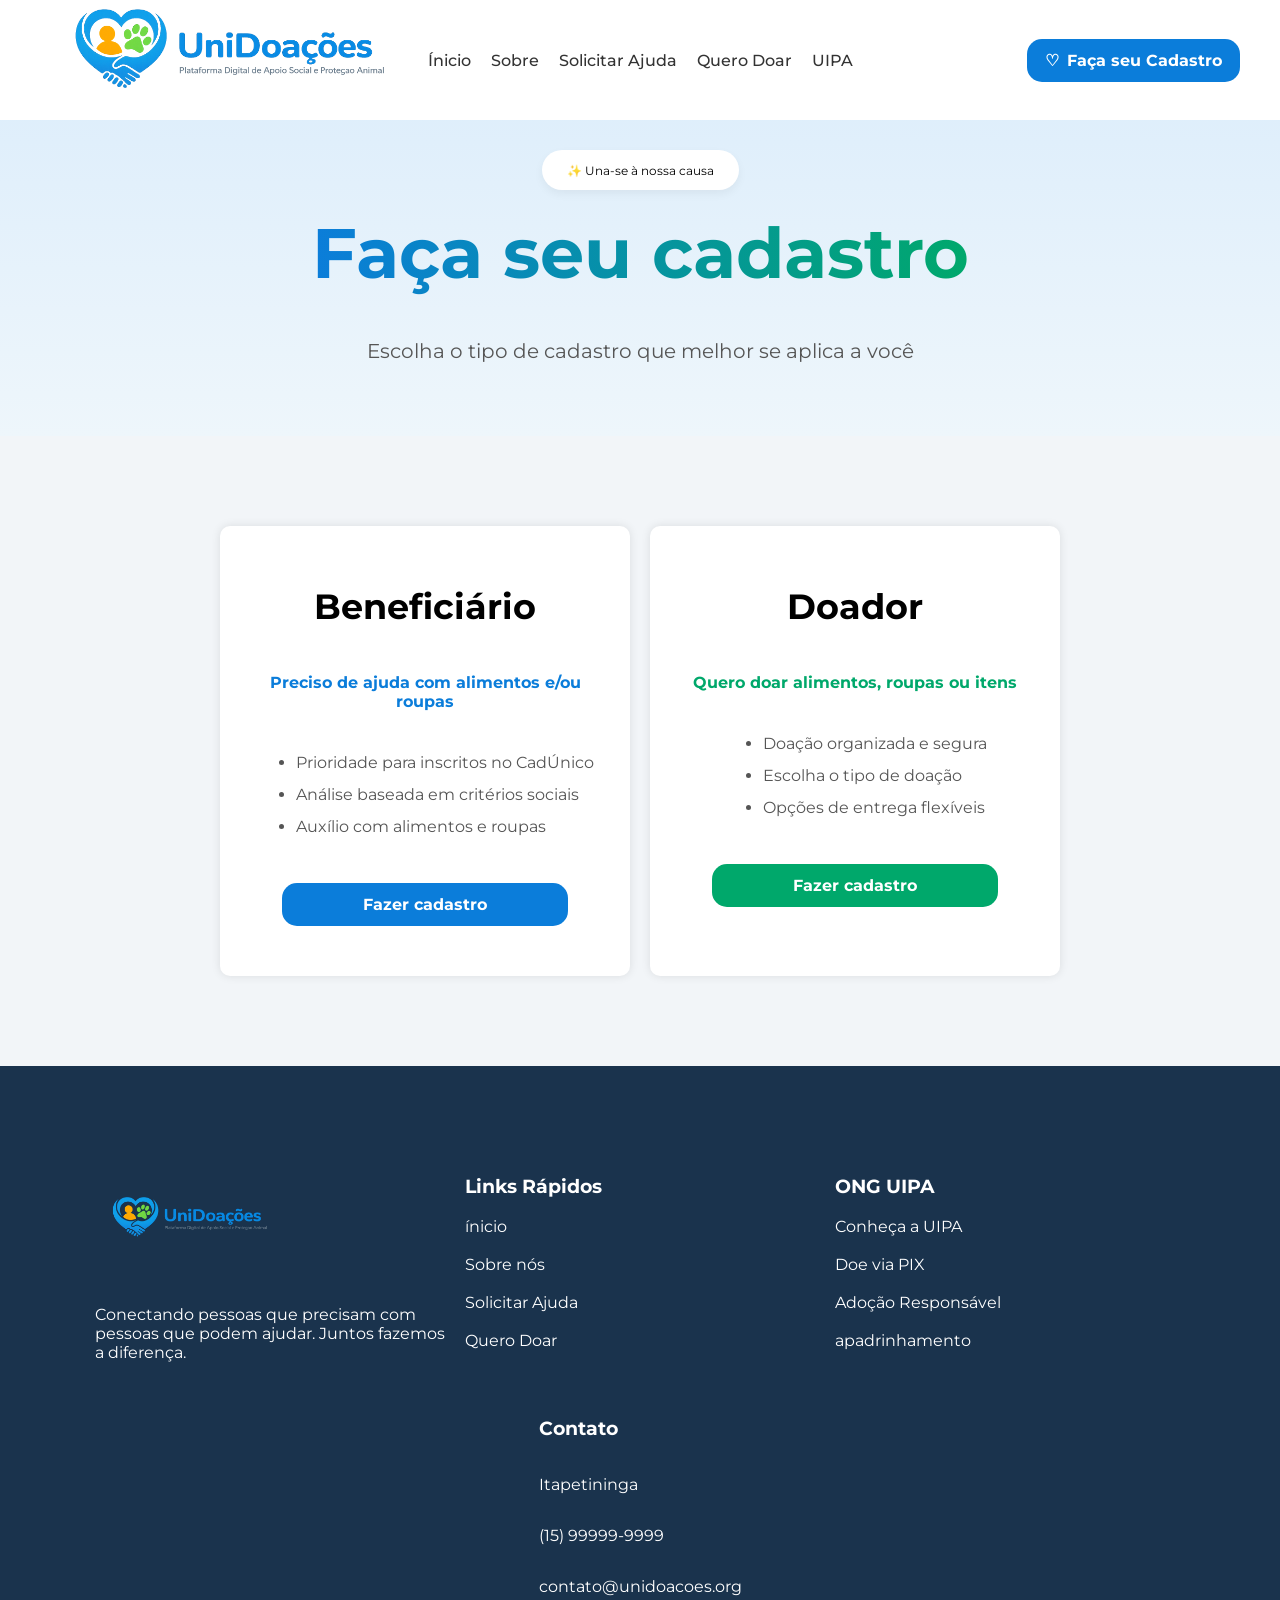
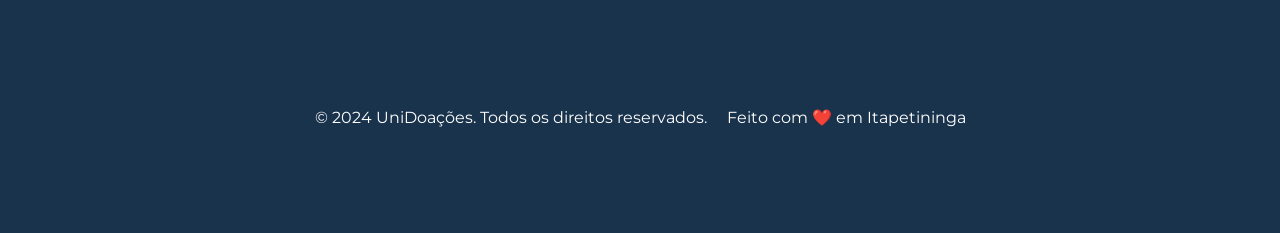
==== Site UniDoacoes/pages/Cadastro.html @ 2fe5c2d2 "v1.0.0 Inclusão dos arquivos no repositório remoto. Projeto já finalizado" ====
<!DOCTYPE html>
<html lang="pt-br">

<head>
    <link rel="stylesheet" href="../assets/css/styles.css">
    <link href="https://fonts.googleapis.com/css2?family=Montserrat:wght@400;700;800&display=swap" rel="stylesheet">
    <meta charset="UTF-8">
    <meta name="viewport" content="width=device-width, initial-scale=1.0">
    <title>Cadastro - UniDoações</title>
</head>

<body>
    <header class="cabecalho">
        <div class="logo-container">
            <img src="../assets/img/Logo UniDoações.png" alt="Logo UniDoações" width="400px">
        </div>
        <nav class="nav-links">
            <a href="../index.html">Ínicio</a>
            <a href="sobre.html">Sobre</a>
            <a href="solicitarAjuda.html">Solicitar Ajuda</a>
            <a href="queroDoar.html">Quero Doar</a>
            <a href="UIPA.html">UIPA</a>
        </nav>
        <div class="nav-cadastro">
            <a href="">
                <span>♡</span> Faça seu Cadastro
            </a>
        </div>
    </header>

    <main>
        <section class="corFundo-sec1">
            <div class="balao">
                <p>✨ Una-se à nossa causa</p>
            </div>
            <h1 class="titulo-principal">
                <span class="texto-gradiente-titulo">Faça seu cadastro</span>
            </h1>
            <p class="texto-principal">Escolha o tipo de cadastro que melhor se aplica a você</p>
        </section>

        <section class="corFundo-sec2">
            <div class="container-cards">
                
                <article class="card-cor">
                    <h2 id="tamanho-texto">Beneficiário</h2>
                    <p style="font-weight: 700; color: #0b7dda;">Preciso de ajuda com alimentos e/ou roupas</p>
                    <ul style="text-align: left; color: #555; line-height: 2; margin: 20px 0;">
                        <li>Prioridade para inscritos no CadÚnico</li>
                        <li>Análise baseada em critérios sociais</li>
                        <li>Auxílio com alimentos e roupas</li>
                    </ul>
                    <div id="nav-cadastro-meio">
                        <a href="solicitarAjuda.html">Fazer cadastro</a>
                    </div>
                </article>

                <article class="card-cor">
                    <h2 id="tamanho-texto">Doador</h2>
                    <p style="font-weight: 700; color: #00a86b;">Quero doar alimentos, roupas ou itens</p>
                    <ul style="text-align: left; color: #555; line-height: 2; margin: 20px 0;">
                        <li>Doação organizada e segura</li>
                        <li>Escolha o tipo de doação</li>
                        <li>Opções de entrega flexíveis</li>
                    </ul>
                    <div id="nav-cadastro-meio">
                        <a href="queroDoar.html" style="background-color: #00a86b;">Fazer cadastro</a>
                    </div>
                </article>

            </div>
        </section>
    </main>

    <footer class="rodape">
        <section class="container-cards">
            <article class="card-rodape">
                <img src="../assets/img/Logo UniDoações.png" alt="Logo UniDoações" width="200px">
                <p>Conectando pessoas que precisam com <br>pessoas que podem ajudar. Juntos fazemos <br>a diferença.</p>
            </article>
            <article class="card-rodape">
                <h3>Links Rápidos</h3>
                <a href="../index.html">ínicio</a><br>
                <a href="sobre.html">Sobre nós</a><br>
                <a href="solicitarAjuda.html">Solicitar Ajuda</a><br>
                <a href="queroDoar.html">Quero Doar</a><br>
            </article>
            <article class="card-rodape">
                <h3>ONG UIPA</h3>
                <a href="UIPA.html">Conheça a UIPA</a><br>
                <a href="UIPA.html">Doe via PIX</a><br>
                <a href="UIPA.html">Adoção Responsável</a><br>
                <a href="UIPA.html">apadrinhamento</a><br>
            </article>
            <article class="card-rodape">
                <h3>Contato</h3>
                <p>Itapetininga</p>
                <p>(15) 99999-9999</p>
                <p>contato@unidoacoes.org</p>
            </article>
        </section>
        <section class="container-cards">
            <article class="card-rodape">
                <p>© 2024 UniDoações. Todos os direitos reservados.</p>
            </article>
            <article class="card-rodape">
                <p>Feito com ❤️ em Itapetininga</p>
            </article>
        </section>
    </footer>
</body>

</html>
---- Site UniDoacoes/assets/css/styles.css ----
/* ==========================================================================
   ESTILOS BASE - INDEX
   ========================================================================== */
body {
    font-family: 'Montserrat', sans-serif;
    padding-top: 100px;
    margin: 0;
    background-color: #f4f7f9;
}

.cabecalho {
    background-color: white;
    position: fixed;
    top: 0;
    width: 100%;
    z-index: 1000;
    display: flex;
    align-items: center;
    box-sizing: border-box;
    padding: 0 40px;
    height: 120px;
}

.logo-container,
.nav-cadastro {
    width: 250px;
    display: flex;
    align-items: center;
}

.nav-cadastro {
    justify-content: flex-end;
}

#nav-cadastro-meio a {
    width: 250px;
    margin: 20px auto;
    color: white;
    display: flex;
    align-items: center;
    justify-content: center;
    gap: 8px;
    background-color: #0b7dda;
    padding: 12px 18px;
    border-radius: 15px;
    font-family: 'Montserrat', sans-serif;
    font-weight: 700;
    text-decoration: none;
    transition: 0.3s;
}

.nav-cadastro a {
    color: white;
    display: flex;
    align-items: center;
    gap: 8px;
    background-color: #0b7dda;
    padding: 12px 18px;
    border-radius: 15px;
    font-family: 'Montserrat', sans-serif;
    font-weight: 700;
    text-decoration: none;
    transition: 0.3s;
}

.nav-cadastro a:hover {
    background-color: #2b90e2;
    color: #fff;
    transform: scale(1.05);
}

.nav-links {
    flex: 1;
    display: flex;
    justify-content: center;
    gap: 20px;
}

.nav-links a {
    text-decoration: none;
    color: #333;
    font-family: 'Montserrat', sans-serif;
    font-weight: 500;
}

/* SEÇÕES */
.corFundo-sec1 {
    background: linear-gradient(to bottom, #deeefb, #eef6fb);
    padding-top: 50px;
    padding-bottom: 50px;
    display: flex;
    flex-direction: column;
    align-items: center;
    text-align: center;
}

.corFundo-sec2 {
    background-color: #f2f5f8;
    padding-top: 50px;
    padding-bottom: 50px;
    display: flex;
    flex-direction: column;
    align-items: center;
    text-align: center;
}

.corFundo-sec3 {
    background: linear-gradient(to right, #1e87de, #34b376);
    padding-top: 50px;
    padding-bottom: 50px;
    display: flex;
    flex-direction: column;
    align-items: center;
    text-align: center;
}

/* ELEMENTOS VISUAIS */
.balao {
    font-size: 12px;
    display: flex;
    justify-content: center;
    align-items: center;
    height: 40px;
    width: fit-content;
    padding: 0 25px;
    background-color: white;
    border-radius: 50px;
    margin: 0 auto;
    box-shadow: 0 4px 10px rgba(0, 0, 0, 0.05);
}

.balao-transparente p {
    color: white;
    background-color: rgba(255, 255, 255, 0.2); 
    font-size: 12px;
    display: flex;
    justify-content: center;
    align-items: center;
    height: 40px;
    width: fit-content;
    padding: 0 25px;
    border-radius: 50px;
    margin: 0 auto;
    box-shadow: 0 4px 10px rgba(0, 0, 0, 0.05);
}

.titulo-principal {
    font-size: 70px;
    color: #0b7dda;
    font-weight: 700;
    margin: 20px 0;
}

.texto-gradiente-titulo {
    background: linear-gradient(to right, #0b7dda, #00a86b);
    -webkit-background-clip: text;
    background-clip: text;
    -webkit-text-fill-color: transparent;
}

.texto-principal {
    font-size: 20px;
    color: #555555;
    margin: 20px 0;
    line-height: 1.5;
}

.botoes-principais {
    margin-top: 30px;
    display: flex;
    gap: 20px;
}

.botao-transparente a {
    color: #0b7dda;
    display: flex;
    align-items: center;
    gap: 8px;
    border: 2px solid #0b7dda;
    padding: 12px 18px;
    border-radius: 15px;
    font-family: 'Montserrat', sans-serif;
    font-weight: 700;
    text-decoration: none;
    transition: 0.3s;
}

.botao-transparente a:hover {
    background-color: #0b7dda;
    color: #fff;
    transform: scale(1.05);
}

.container-cards {
    display: flex;
    gap: 20px;
    justify-content: center;
    padding: 40px;
    flex-wrap: wrap;
}

.card {
    text-align: center;
    padding: 30px;
    display: flex;
    flex-direction: column;
    align-items: center;
    max-width: 350px;
}

.card-cor {
    width: 350px;
    background-color: white;
    text-align: center;
    padding: 30px;
    display: flex;
    flex-direction: column;
    align-items: center;
    border-radius: 10px;
    box-shadow: 0 0 10px rgba(0, 0, 0, 0.1);
}

#tamanho-texto {
    font-size: 35px;
}

#tamanho-texto-sec3 {
    font-size: 50px;
    color: white;
}

#texto-sec3 {
    padding: 5px;
    font-size: 15px;
    color: white;
    margin: 20px 0;
    line-height: 1.5;
}

/* RODAPÉ */
.rodape {
    background-color: #1a334d;
    padding-top: 50px;
    padding-bottom: 50px;
    display: flex;
    flex-direction: column;
    align-items: center;
    text-align: center;
}

.card-rodape {
    display: flex;
    flex-direction: column;
    align-items: flex-start;
}

.card-rodape a {
    width: 350px;
    text-decoration: none;
    color: white;
    display: flex;
    flex-direction: column;
    text-align: left;
}

.rodape h3, 
.rodape p, 
.rodape a {
    text-align: left;
    color: white;
}

/* ==========================================================================
   ESTILOS PARA FORMULÁRIOS (AUXÍLIO E DOADOR)
   ========================================================================== */
.formulario-container {
    background-color: white;
    padding: 40px;
    border-radius: 20px;
    box-shadow: 0 4px 15px rgba(0,0,0,0.1);
    width: 100%;
    max-width: 700px;
    text-align: left;
    box-sizing: border-box;
}

.form-group {
    margin-bottom: 20px;
    display: flex;
    flex-direction: column;
}

.form-group label {
    font-weight: 700;
    margin-bottom: 8px;
    color: #333;
    font-size: 14px;
}

.form-group input[type="text"],
.form-group input[type="date"],
.form-group input[type="email"],
.form-group input[type="number"] {
    padding: 12px;
    border: 1px solid #ccc;
    border-radius: 8px;
    font-family: 'Montserrat', sans-serif;
    font-size: 14px;
    width: 100%;
    box-sizing: border-box;
}

.form-row {
    display: flex;
    gap: 20px;
}

.form-row .form-group {
    flex: 1;
}

.checkbox-group {
    flex-direction: row;
    align-items: center;
    gap: 10px;
}

.checkbox-group label {
    margin-bottom: 0;
    font-weight: 500;
}

/* BOTÕES DE CATEGORIA UIPA */
.botao-categoria {
    background: white;
    border: none;
    border-radius: 15px;
    padding: 20px;
    width: 150px;
    cursor: pointer;
    box-shadow: 0 4px 10px rgba(0,0,0,0.05);
    transition: 0.3s;
    display: flex;
    flex-direction: column;
    align-items: center;
    font-family: 'Montserrat', sans-serif;
}

.botao-categoria:hover {
    transform: translateY(-5px);
    box-shadow: 0 6px 15px rgba(11, 125, 218, 0.2);
}

.icone-categoria {
    font-size: 24px;
    margin-bottom: 10px;
    color: #0b7dda;
}

.botao-categoria p {
    font-weight: 700;
    margin: 0;
    color: #333;
}

/* BOX PIX */
.pix-box {
    background: #f8f9fa;
    padding: 20px;
    border-radius: 10px;
    margin-bottom: 25px;
    border: 1px dashed #0b7dda;
}

.copy-wrapper {
    display: flex;
    justify-content: space-between;
    align-items: center;
    margin-top: 10px;
}

.btn-copiar {
    background: #0b7dda;
    color: white;
    border: none;
    padding: 5px 15px;
    border-radius: 5px;
    cursor: pointer;
}

.form-desc {
    margin-bottom: 25px;
    color: #666;
}
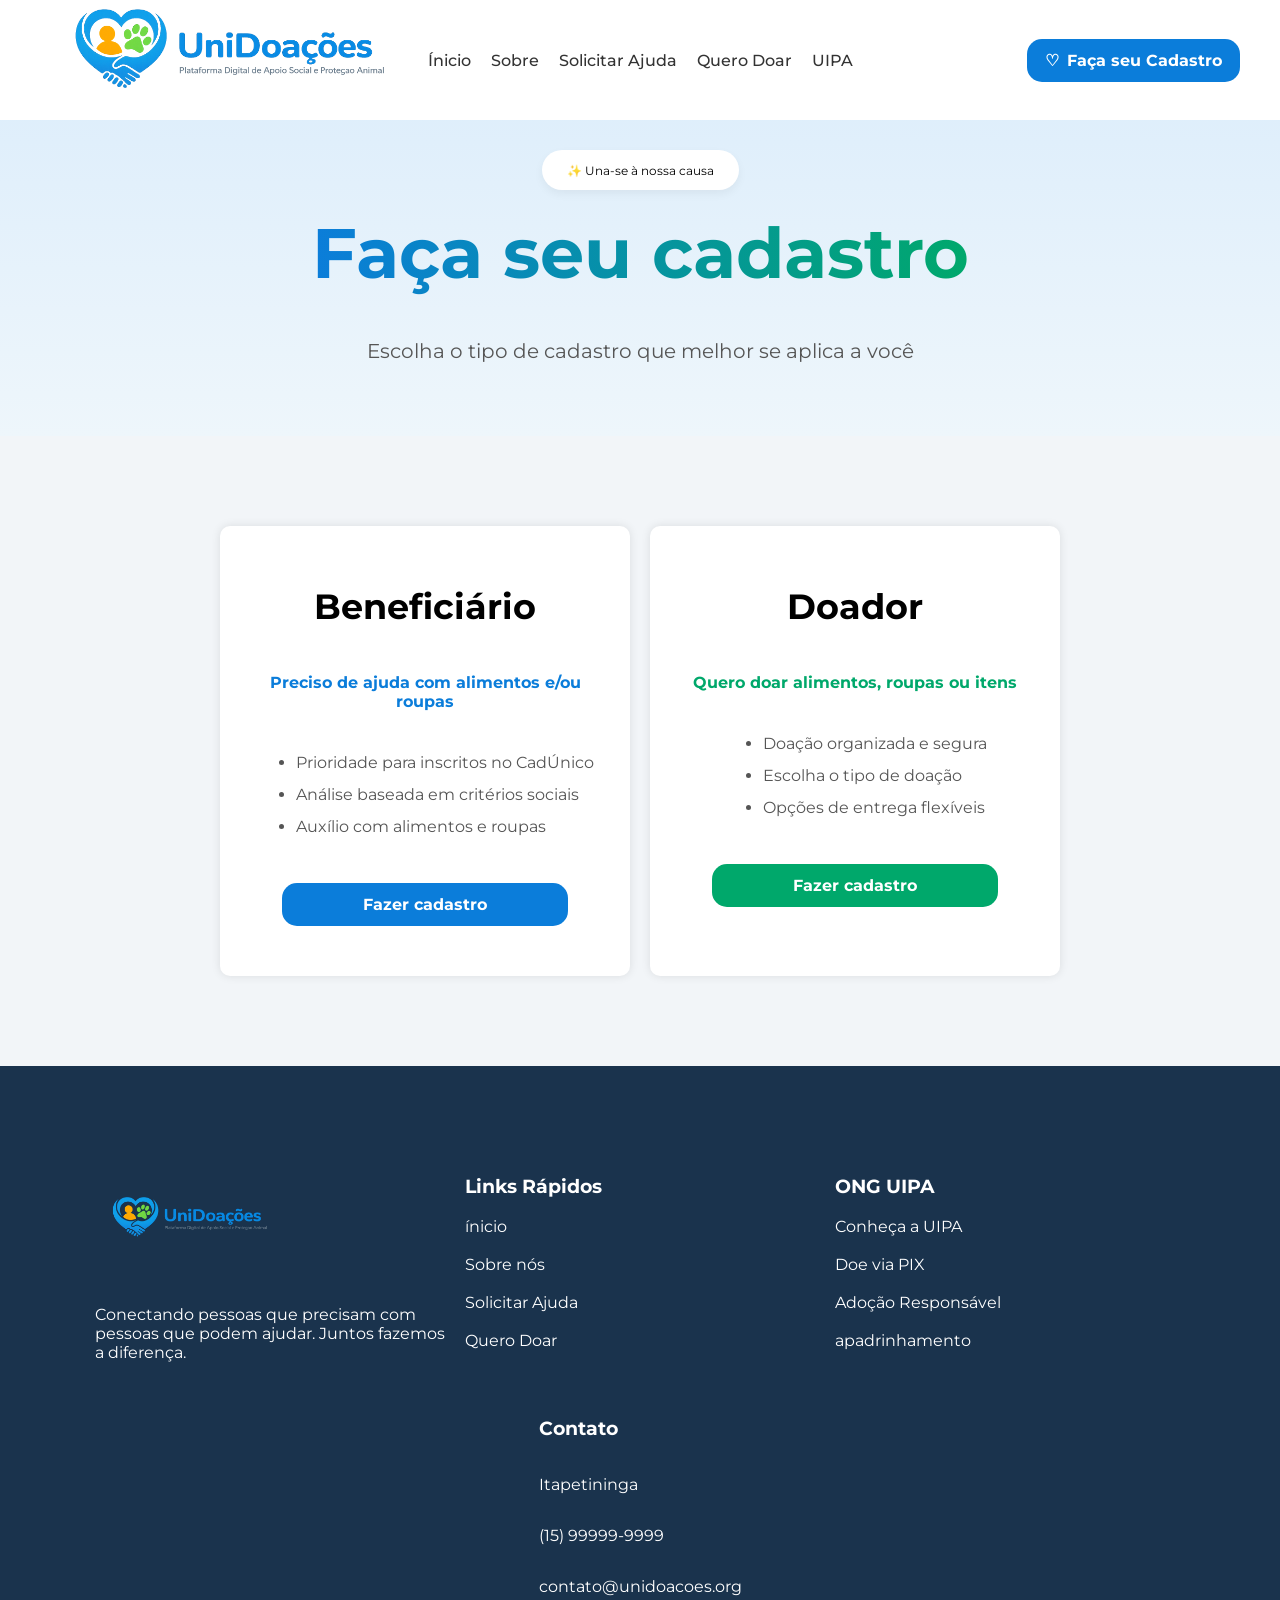
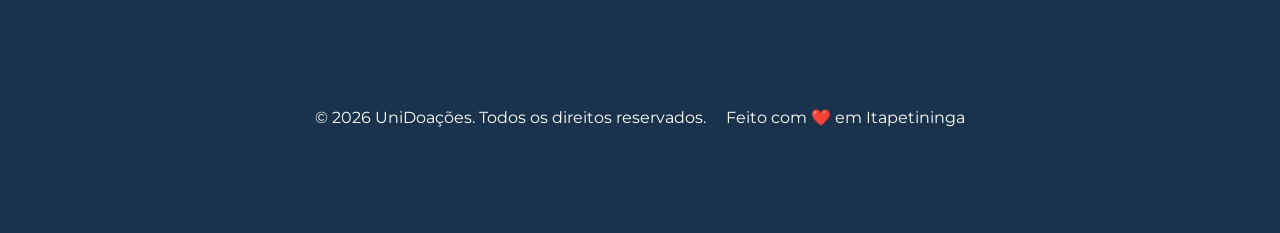
==== commit a84eab14: "v1.0.2 Corrigindo texto do footer." ====
--- a/Site UniDoacoes/pages/Cadastro.html
+++ b/Site UniDoacoes/pages/Cadastro.html
@@ -101,7 +101,7 @@
         </section>
         <section class="container-cards">
             <article class="card-rodape">
-                <p>© 2024 UniDoações. Todos os direitos reservados.</p>
+                <p>© 2026 UniDoações. Todos os direitos reservados.</p>
             </article>
             <article class="card-rodape">
                 <p>Feito com ❤️ em Itapetininga</p>
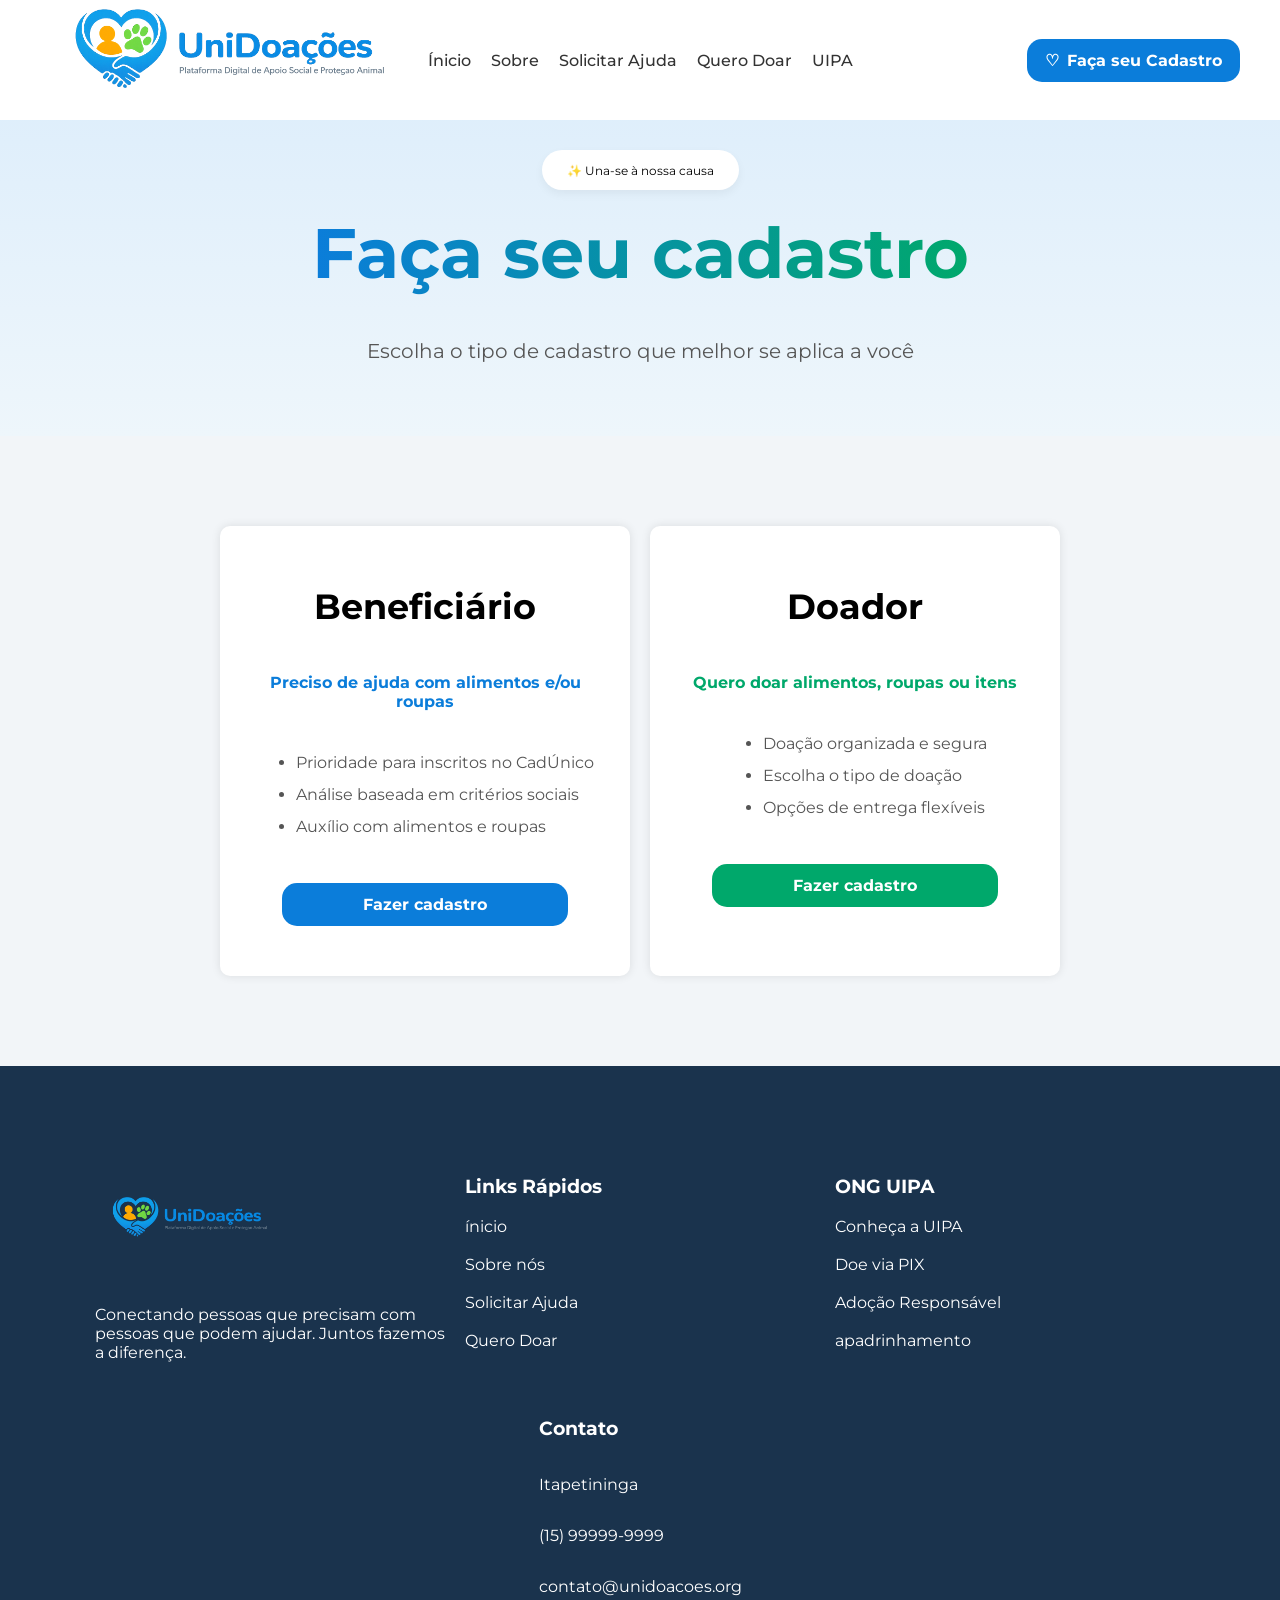
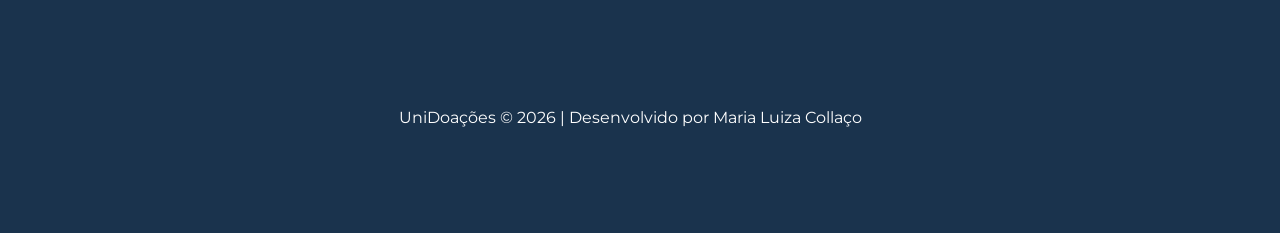
==== commit 45008d16: "atualização do rodapé  atualização do rodapé" ====
--- a/Site UniDoacoes/pages/Cadastro.html
+++ b/Site UniDoacoes/pages/Cadastro.html
@@ -101,13 +101,13 @@
         </section>
         <section class="container-cards">
             <article class="card-rodape">
-                <p>© 2026 UniDoações. Todos os direitos reservados.</p>
+                <p>UniDoações © 2026 | Desenvolvido por Maria Luiza Collaço</p>
             </article>
             <article class="card-rodape">
-                <p>Feito com ❤️ em Itapetininga</p>
+            
             </article>
         </section>
     </footer>
 </body>
 
-</html>+</html>
